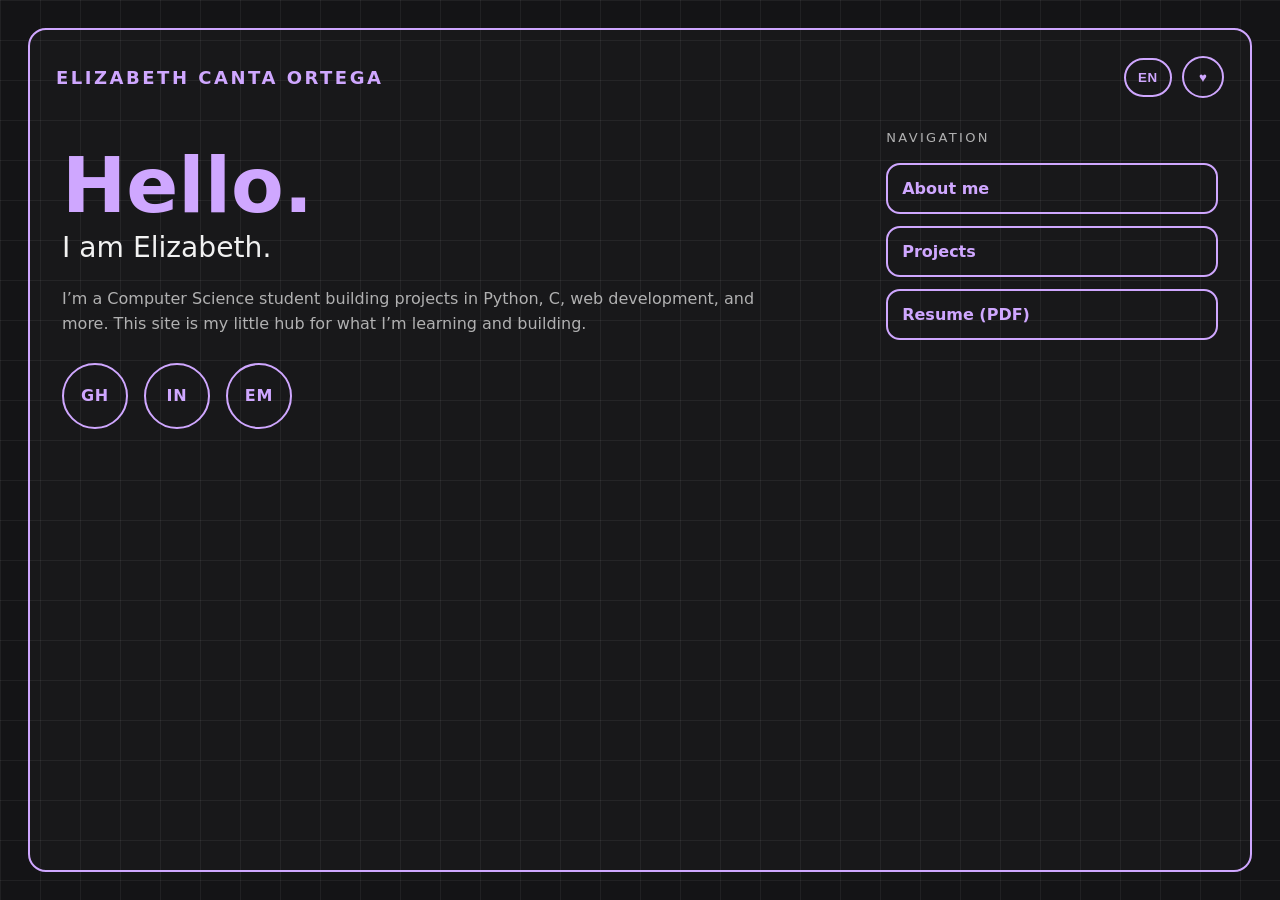
==== index.html @ 3a6420dd "update" ====
<!doctype html>
<html lang="en">
<head>
  <meta charset="utf-8" />
  <meta name="viewport" content="width=device-width, initial-scale=1" />
  <title>Elizabeth Canta — Portfolio</title>
  <link rel="stylesheet" href="css/styles.css" />
  <script defer src="js/app.js"></script>
</head>
<body>
  <div class="shell">
    <div class="frame">
      <header class="topbar">
        <div class="brand">ELIZABETH CANTA ORTEGA</div>

        <div class="controls">
          <button id="langToggle" class="lang-btn" aria-label="Toggle language">
            <span id="langBtn">EN</span>
          </button>
          <!-- optional: small icon button for fun -->
          <button class="icon-btn" title="Just vibes" aria-label="Heart">
            ♥
          </button>
        </div>
      </header>

      <main class="main">
        <section class="hero">
          <h1 class="hi" data-i18n="home_title">Hello.</h1>
          <h2 class="subhi" data-i18n="home_intro">I am Elizabeth.</h2>

          <p class="subtitle" data-i18n="home_blurb">
            I’m a Computer Science student building projects in...
          </p>

          <div class="socials" aria-label="Social links">
            <!-- Replace href with your real links -->
            <a class="social-circle" href="https://github.com/elizabethcanta" target="_blank" rel="noreferrer">GH</a>
            <a class="social-circle" href="https://www.linkedin.com/in/elizabeth-canta-ortega" target="_blank" rel="noreferrer">IN</a>
            <a class="social-circle" href="mailto:your@email.com">EM</a>
          </div>
        </section>

        <aside class="navpanel">
          <div class="nav-title" data-i18n="nav_label">Navigation</div>

          <a class="navlink" href="about.html" data-i18n="nav_about">About me</a>
          <a class="navlink" href="projects.html" data-i18n="nav_projects">Projects</a>

          <!-- Resume download -->
          <a class="resume-btn" href="resume/english_resume.pdf" download data-i18n="nav_resume">
            Resume (PDF)
          </a>

        </aside>
      </main>
    </div>
  </div>
</body>
</html>
---- css/styles.css ----
:root {
  --bg: #141416;
  --grid: rgba(255,255,255,0.06);
  --panel: rgba(255,255,255,0.02);
  --text: #f2f2f2;
  --muted: rgba(242,242,242,0.7);
  --accent: #cfa7ff; /* lilac */
  --accent-2: rgba(207,167,255,0.25);

  --radius: 18px;
  --border: 2px solid var(--accent);
}

* { box-sizing: border-box; }
html, body { height: 100%; }
body {
  margin: 0;
  font-family: ui-sans-serif, system-ui, -apple-system, Segoe UI, Roboto, Arial;
  color: var(--text);
  background: var(--bg);
}

/* grid background */
body::before {
  content: "";
  position: fixed;
  inset: 0;
  background-image:
    linear-gradient(to right, var(--grid) 1px, transparent 1px),
    linear-gradient(to bottom, var(--grid) 1px, transparent 1px);
  background-size: 40px 40px;
  pointer-events: none;
  z-index: -1;
}

/* container border*/
.shell {
  min-height: 100%;
  padding: 28px;
}

.frame {
  border: var(--border);
  border-radius: var(--radius);
  padding: 26px;
  min-height: calc(100vh - 56px);
  background: var(--panel);
  display: grid;
  grid-template-rows: auto 1fr;
  gap: 22px;
}

/* top bar */
.topbar {
  display: flex;
  align-items: center;
  justify-content: space-between;
  gap: 16px;
}

.brand {
  font-weight: 700;
  letter-spacing: 0.14em;
  text-transform: uppercase;
  color: var(--accent);
  font-size: 18px;
}

.controls {
  display: flex;
  align-items: center;
  gap: 10px;
}

.lang-btn {
  border: var(--border);
  background: transparent;
  color: var(--accent);
  padding: 10px 12px;
  border-radius: 999px;
  cursor: pointer;
  font-weight: 700;
  letter-spacing: 0.06em;
}
.lang-btn:hover { background: var(--accent-2); }

.icon-btn {
  border: var(--border);
  background: transparent;
  color: var(--accent);
  width: 42px;
  height: 42px;
  border-radius: 999px;
  cursor: pointer;
  display: grid;
  place-items: center;
}
.icon-btn:hover { background: var(--accent-2); }

/* main layout: left content + right nav */
.main {
  display: grid;
  grid-template-columns: 1.4fr 0.6fr;
  gap: 22px;
  align-items: start;
}

@media (max-width: 900px) {
  .main { grid-template-columns: 1fr; }
}

/* left content */
.hero {
  padding: 10px 6px;
}

.hi {
  font-size: clamp(44px, 6vw, 84px);
  margin: 18px 0 6px;
  line-height: 1.0;
  color: var(--accent);
  font-weight: 800;
}

.subhi {
  font-size: clamp(20px, 2.2vw, 34px);
  margin: 0 0 22px;
  color: var(--text);
  font-weight: 500;
}

.subtitle {
  max-width: 70ch;
  color: var(--muted);
  line-height: 1.6;
  margin-bottom: 26px;
}

/* socials circles */
.socials {
  display: flex;
  gap: 16px;
  margin-top: 18px;
}

.social-circle {
  width: 66px;
  height: 66px;
  border-radius: 999px;
  border: var(--border);
  display: grid;
  place-items: center;
  text-decoration: none;
  color: var(--accent);
  font-weight: 800;
  letter-spacing: 0.05em;
  transition: transform 0.15s ease, background 0.15s ease;
}
.social-circle:hover {
  transform: translateY(-2px);
  background: var(--accent-2);
}

/* right nav */
.navpanel {
  display: grid;
  gap: 12px;
  padding: 10px 6px;
  justify-items: start;
}

.nav-title {
  color: var(--muted);
  font-size: 13px;
  letter-spacing: 0.18em;
  text-transform: uppercase;
  margin-bottom: 6px;
}

.navlink, .resume-btn {
  display: inline-flex;
  align-items: center;
  gap: 10px;
  padding: 14px 14px;
  border-radius: 14px;
  border: var(--border);
  color: var(--accent);
  text-decoration: none;
  font-weight: 700;
  width: 100%;
  background: transparent;
  cursor: pointer;
}

.navlink:hover, .resume-btn:hover { background: var(--accent-2); }

.navlink[aria-current="page"] {
  background: var(--accent-2);
}

.small-note {
  color: var(--muted);
  font-size: 14px;
  line-height: 1.5;
  margin-top: 8px;
}

/* about page */

.about-card {
  display: grid;
  grid-template-columns: 0.9fr 1.1fr;
  gap: 18px;
  align-items: start;
}

.about-left {
  border: var(--border);
  border-radius: 16px;
  padding: 14px;
}

.about-photo {
  width: 100%;
  max-height: 420px;
  object-fit: cover;
  border-radius: 14px;
  border: 2px solid var(--accent);
  background: rgba(255,255,255,0.03);
}

.about-facts {
  margin-top: 14px;
}

.about-name {
  font-size: 22px;
  font-weight: 800;
  color: var(--accent);
}

.about-role {
  color: var(--muted);
  margin-top: 4px;
}

.fact-list {
  margin: 14px 0 0;
  padding-left: 18px;
  color: var(--text);
  line-height: 1.7;
}

.about-actions {
  margin-top: 14px;
  display: flex;
  gap: 10px;
  flex-wrap: wrap;
}

.about-right {
  padding: 6px;
}

.about-section {
  margin-top: 18px;
  border: var(--border);
  border-radius: 16px;
  padding: 14px;
}

.about-section-title {
  color: var(--accent);
  font-weight: 800;
  margin-bottom: 8px;
}

.about-bullets {
  margin: 0;
  padding-left: 18px;
  color: var(--muted);
  line-height: 1.7;
}

/* Mobile behavior */
@media (max-width: 900px) {
  .about-card {
    grid-template-columns: 1fr;
  }
  .about-photo {
    max-height: 320px;
  }
}
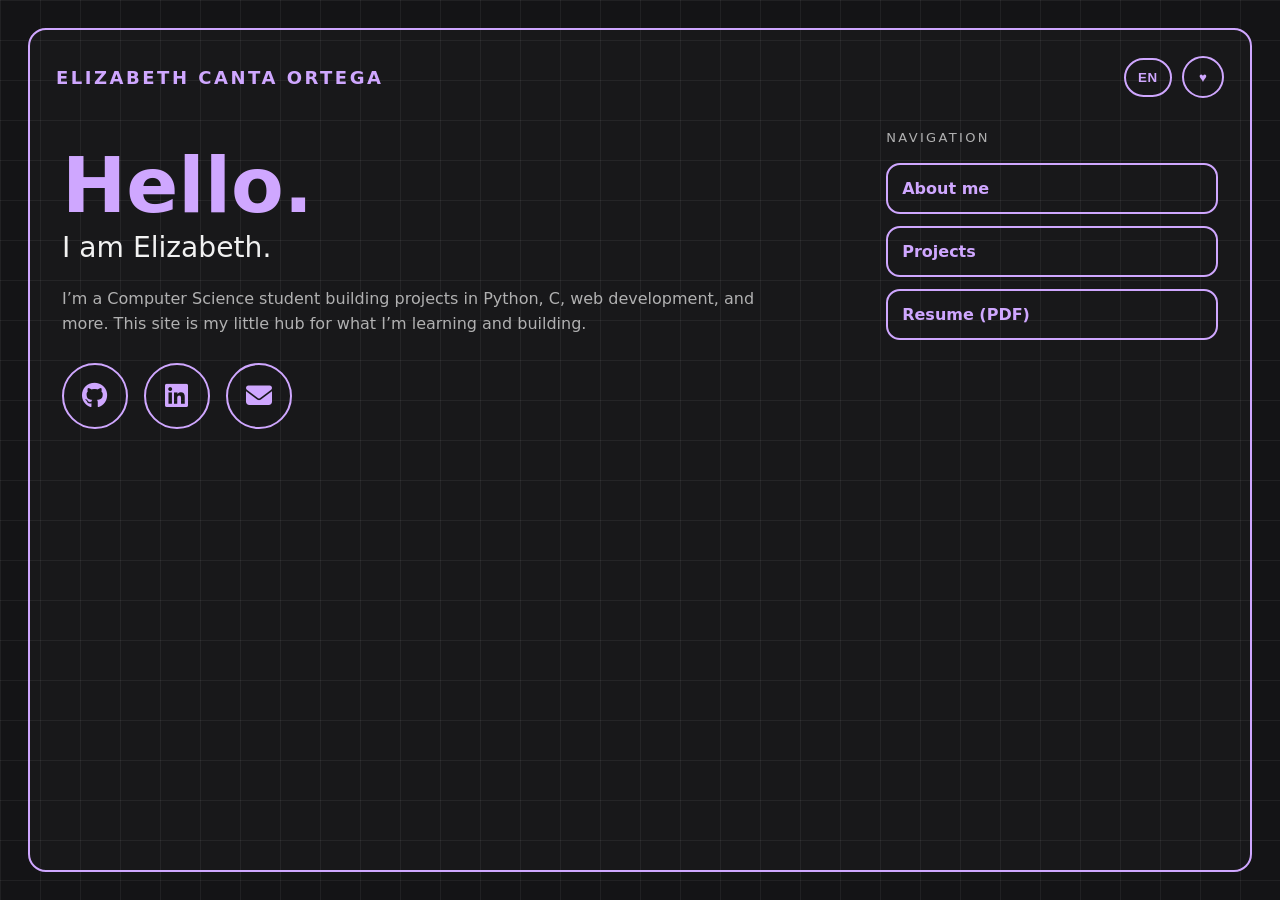
==== commit e1134ef9: "update" ====
--- a/index.html
+++ b/index.html
@@ -5,6 +5,7 @@
   <meta name="viewport" content="width=device-width, initial-scale=1" />
   <title>Elizabeth Canta — Portfolio</title>
   <link rel="stylesheet" href="css/styles.css" />
+  <link rel="stylesheet" href="https://cdnjs.cloudflare.com/ajax/libs/font-awesome/6.5.0/css/all.min.css">
   <script defer src="js/app.js"></script>
 </head>
 <body>
@@ -33,12 +34,25 @@
             I’m a Computer Science student building projects in...
           </p>
 
-          <div class="socials" aria-label="Social links">
-            <!-- Replace href with your real links -->
+          <!-- <div class="socials" aria-label="Social links">
             <a class="social-circle" href="https://github.com/elizabethcanta" target="_blank" rel="noreferrer">GH</a>
             <a class="social-circle" href="https://www.linkedin.com/in/elizabeth-canta-ortega" target="_blank" rel="noreferrer">IN</a>
             <a class="social-circle" href="mailto:your@email.com">EM</a>
+          </div> -->
+          <div class="socials" aria-label="Social links">
+          <a class="social-circle" href="https://github.com/elizabethcanta" target="_blank" rel="noreferrer">
+            <i class="fa-brands fa-github"></i>
+          </a>
+
+          <a class="social-circle" href="https://www.linkedin.com/in/elizabeth-canta-ortega" target="_blank" rel="noreferrer">
+            <i class="fa-brands fa-linkedin"></i>
+          </a>
+
+          <a class="social-circle" href="mailto:your@email.com">
+            <i class="fa-solid fa-envelope"></i>
+          </a>
           </div>
+
         </section>
 
         <aside class="navpanel">
@@ -46,8 +60,6 @@
 
           <a class="navlink" href="about.html" data-i18n="nav_about">About me</a>
           <a class="navlink" href="projects.html" data-i18n="nav_projects">Projects</a>
-
-          <!-- Resume download -->
           <a class="resume-btn" href="resume/english_resume.pdf" download data-i18n="nav_resume">
             Resume (PDF)
           </a>
--- a/css/styles.css
+++ b/css/styles.css
@@ -4,7 +4,7 @@
   --panel: rgba(255,255,255,0.02);
   --text: #f2f2f2;
   --muted: rgba(242,242,242,0.7);
-  --accent: #cfa7ff; /* lilac */
+  --accent: #cfa7ff;
   --accent-2: rgba(207,167,255,0.25);
 
   --radius: 18px;
@@ -290,4 +290,15 @@
   .about-photo {
     max-height: 320px;
   }
-}+}
+
+
+
+.social-circle i {
+  font-size: 26px;
+}
+
+.social-circle:hover {
+  transform: translateY(-3px);
+  background: rgba(207,167,255,0.15);
+}
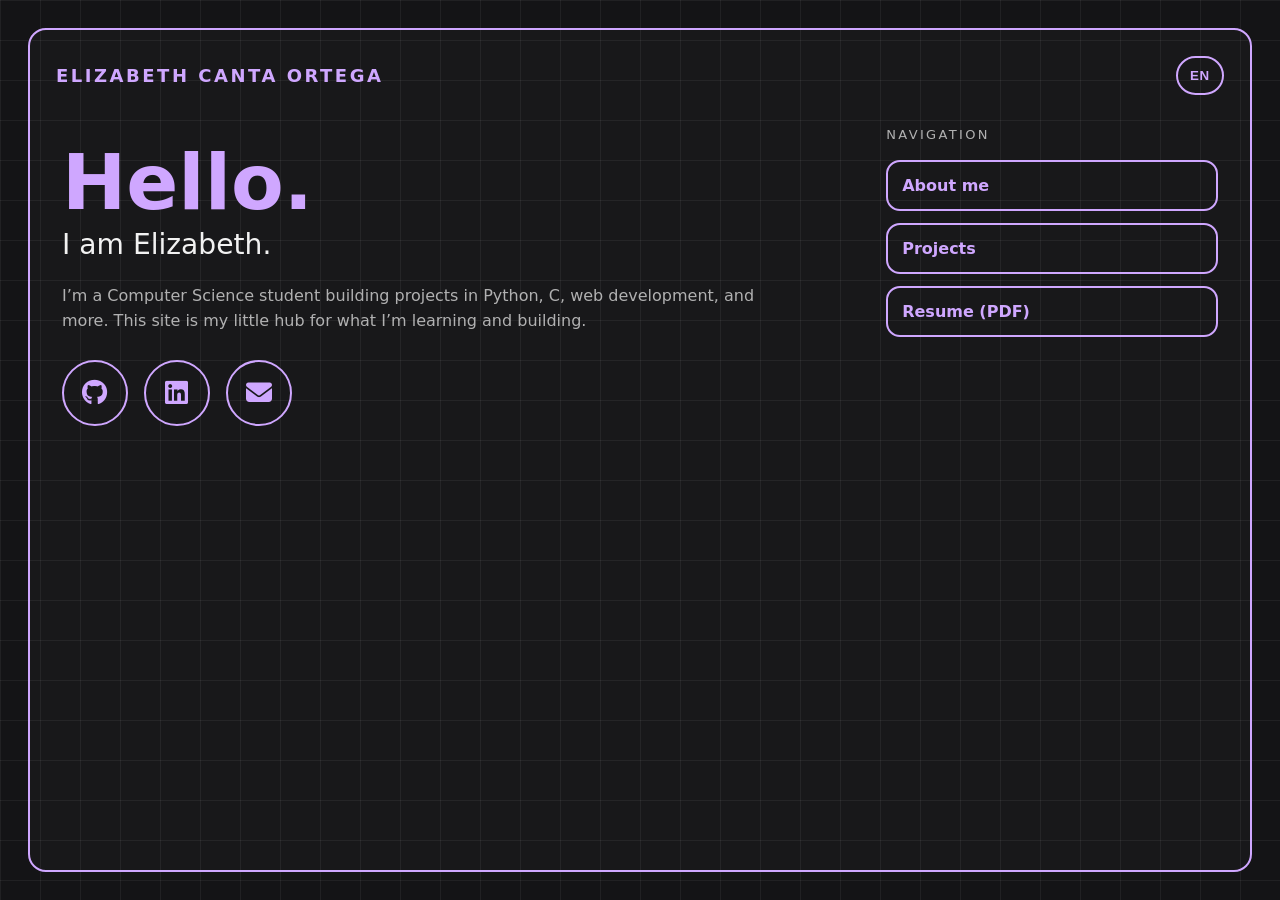
==== commit fda7cf62: "update" ====
--- a/index.html
+++ b/index.html
@@ -18,10 +18,6 @@
           <button id="langToggle" class="lang-btn" aria-label="Toggle language">
             <span id="langBtn">EN</span>
           </button>
-          <!-- optional: small icon button for fun -->
-          <button class="icon-btn" title="Just vibes" aria-label="Heart">
-            ♥
-          </button>
         </div>
       </header>
 
@@ -33,12 +29,7 @@
           <p class="subtitle" data-i18n="home_blurb">
             I’m a Computer Science student building projects in...
           </p>
-
-          <!-- <div class="socials" aria-label="Social links">
-            <a class="social-circle" href="https://github.com/elizabethcanta" target="_blank" rel="noreferrer">GH</a>
-            <a class="social-circle" href="https://www.linkedin.com/in/elizabeth-canta-ortega" target="_blank" rel="noreferrer">IN</a>
-            <a class="social-circle" href="mailto:your@email.com">EM</a>
-          </div> -->
+          
           <div class="socials" aria-label="Social links">
           <a class="social-circle" href="https://github.com/elizabethcanta" target="_blank" rel="noreferrer">
             <i class="fa-brands fa-github"></i>
@@ -48,7 +39,7 @@
             <i class="fa-brands fa-linkedin"></i>
           </a>
 
-          <a class="social-circle" href="mailto:your@email.com">
+          <a class="social-circle" href="mailto:ecanta290@gmail.com">
             <i class="fa-solid fa-envelope"></i>
           </a>
           </div>
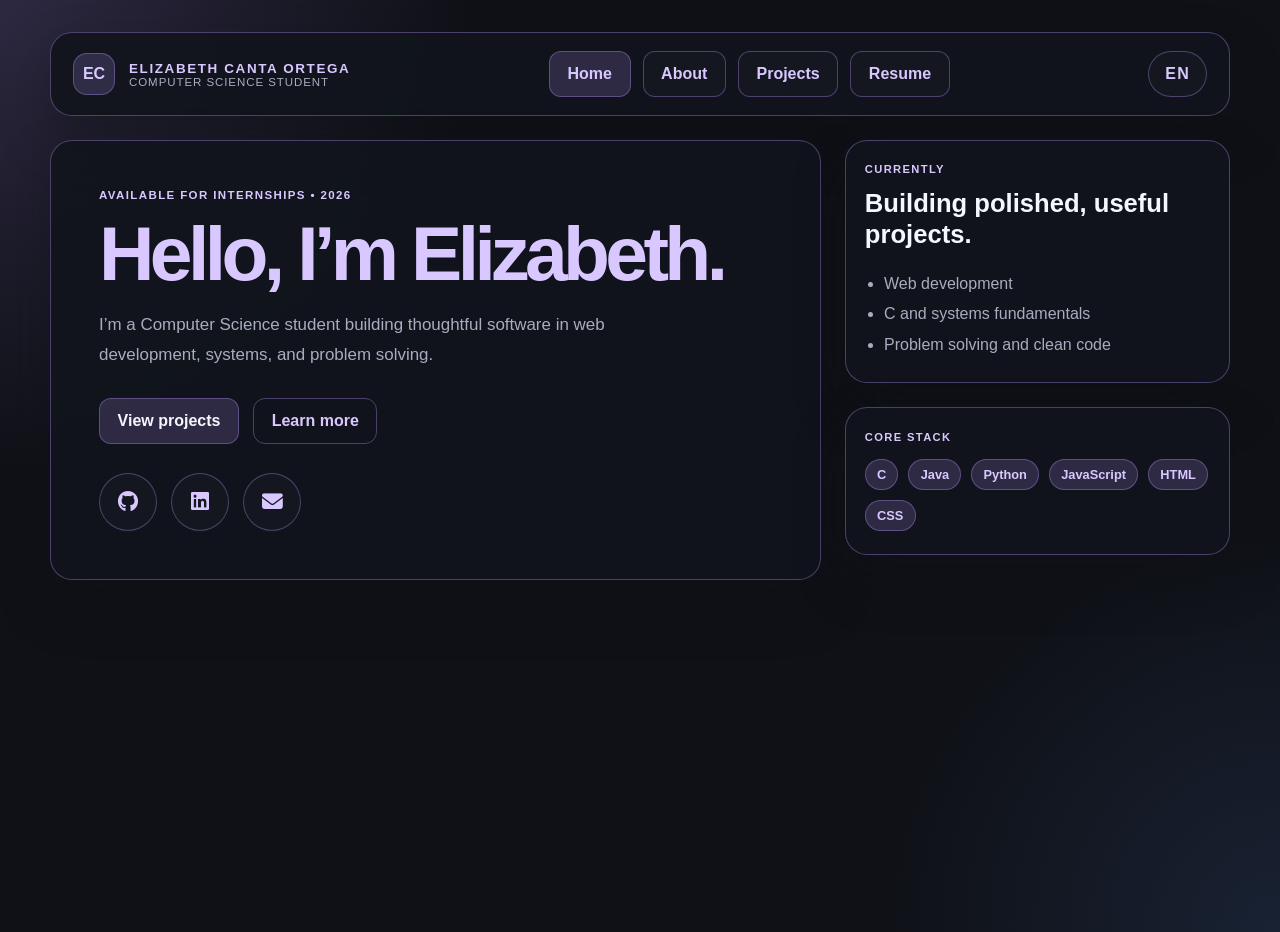
==== commit 69e3cc02: "update" ====
--- a/index.html
+++ b/index.html
@@ -3,61 +3,87 @@
 <head>
   <meta charset="utf-8" />
   <meta name="viewport" content="width=device-width, initial-scale=1" />
-  <title>Elizabeth Canta — Portfolio</title>
+  <meta name="description" content="Elizabeth Canta Ortega's portfolio: computer science student, software projects, and professional background." />
+  <title>Elizabeth Canta Ortega | Portfolio</title>
   <link rel="stylesheet" href="css/styles.css" />
-  <link rel="stylesheet" href="https://cdnjs.cloudflare.com/ajax/libs/font-awesome/6.5.0/css/all.min.css">
+  <link rel="stylesheet" href="https://cdnjs.cloudflare.com/ajax/libs/font-awesome/6.5.0/css/all.min.css" />
   <script defer src="js/app.js"></script>
 </head>
 <body>
   <div class="shell">
-    <div class="frame">
-      <header class="topbar">
-        <div class="brand">ELIZABETH CANTA ORTEGA</div>
+    <header class="site-header">
+      <div class="brand-wrap">
+        <div class="brand-mark">EC</div>
+        <div class="brand-text">
+          <span class="brand-name">Elizabeth Canta Ortega</span>
+          <span class="brand-subtitle">Computer Science Student</span>
+        </div>
+      </div>
 
-        <div class="controls">
-          <button id="langToggle" class="lang-btn" aria-label="Toggle language">
-            <span id="langBtn">EN</span>
-          </button>
+      <nav class="main-nav" aria-label="Main navigation">
+        <a class="navlink" href="index.html" data-i18n="nav_home">Home</a>
+        <a class="navlink" href="about.html" data-i18n="nav_about">About</a>
+        <a class="navlink" href="projects.html" data-i18n="nav_projects">Projects</a>
+        <a class="resume-btn" href="resume/english_resume.pdf" download data-i18n="nav_resume">Resume</a>
+      </nav>
+
+      <div class="header-actions">
+        <button id="langToggle" class="lang-btn" aria-label="Toggle language">
+          <span id="langBtn">EN</span>
+        </button>
+      </div>
+    </header>
+
+    <main class="page page-home">
+      <section class="panel hero-panel">
+        <p class="eyebrow">Available for internships • 2026</p>
+        <h1 class="hero-title" data-i18n="home_title">Hello, I’m Elizabeth.</h1>
+        <p class="hero-copy" data-i18n="home_intro">
+          I’m a Computer Science student building thoughtful software in web development, systems, and problem solving.
+        </p>
+
+        <div class="hero-actions">
+          <a class="primary-btn" href="projects.html" data-i18n="home_projects_cta">View projects</a>
+          <a class="secondary-btn" href="about.html" data-i18n="home_about_cta">Learn more</a>
         </div>
-      </header>
 
-      <main class="main">
-        <section class="hero">
-          <h1 class="hi" data-i18n="home_title">Hello.</h1>
-          <h2 class="subhi" data-i18n="home_intro">I am Elizabeth.</h2>
-
-          <p class="subtitle" data-i18n="home_blurb">
-            I’m a Computer Science student building projects in...
-          </p>
-          
-          <div class="socials" aria-label="Social links">
-          <a class="social-circle" href="https://github.com/elizabethcanta" target="_blank" rel="noreferrer">
+        <div class="socials" aria-label="Social media links">
+          <a class="social-circle" href="https://github.com/elizabethcanta" target="_blank" rel="noreferrer" aria-label="GitHub">
             <i class="fa-brands fa-github"></i>
           </a>
-
-          <a class="social-circle" href="https://www.linkedin.com/in/elizabeth-canta-ortega" target="_blank" rel="noreferrer">
+          <a class="social-circle" href="https://www.linkedin.com/in/elizabeth-canta-ortega" target="_blank" rel="noreferrer" aria-label="LinkedIn">
             <i class="fa-brands fa-linkedin"></i>
           </a>
-
-          <a class="social-circle" href="mailto:ecanta290@gmail.com">
+          <a class="social-circle" href="mailto:ecanta290@gmail.com" aria-label="Email">
             <i class="fa-solid fa-envelope"></i>
           </a>
+        </div>
+      </section>
+
+      <aside class="info-column">
+        <div class="panel status-card">
+          <p class="card-label" data-i18n="status_label">Currently</p>
+          <h2 data-i18n="status_title">Building polished, useful projects.</h2>
+          <ul class="mini-list">
+            <li data-i18n="status_item_1">Web development</li>
+            <li data-i18n="status_item_2">C and systems fundamentals</li>
+            <li data-i18n="status_item_3">Problem solving and clean code</li>
+          </ul>
+        </div>
+
+        <div class="panel stack-card">
+          <p class="card-label" data-i18n="stack_label">Core stack</p>
+          <div class="tag-list">
+            <span>C</span>
+            <span>Java</span>
+            <span>Python</span>
+            <span>JavaScript</span>
+            <span>HTML</span>
+            <span>CSS</span>
           </div>
-
-        </section>
-
-        <aside class="navpanel">
-          <div class="nav-title" data-i18n="nav_label">Navigation</div>
-
-          <a class="navlink" href="about.html" data-i18n="nav_about">About me</a>
-          <a class="navlink" href="projects.html" data-i18n="nav_projects">Projects</a>
-          <a class="resume-btn" href="resume/english_resume.pdf" download data-i18n="nav_resume">
-            Resume (PDF)
-          </a>
-
-        </aside>
-      </main>
-    </div>
+        </div>
+      </aside>
+    </main>
   </div>
 </body>
 </html>
--- a/css/styles.css
+++ b/css/styles.css
@@ -1,304 +1,470 @@
 :root {
-  --bg: #141416;
-  --grid: rgba(255,255,255,0.06);
-  --panel: rgba(255,255,255,0.02);
-  --text: #f2f2f2;
-  --muted: rgba(242,242,242,0.7);
-  --accent: #cfa7ff;
-  --accent-2: rgba(207,167,255,0.25);
-
-  --radius: 18px;
-  --border: 2px solid var(--accent);
+  --bg: #0f1117;
+  --bg-2: #171b25;
+  --panel: rgba(20, 24, 33, 0.88);
+  --panel-soft: rgba(255, 255, 255, 0.03);
+  --text: #f5f7ff;
+  --muted: rgba(228, 232, 255, 0.72);
+  --accent: #b794ff;
+  --accent-strong: #d9c8ff;
+  --accent-soft: rgba(183, 148, 255, 0.18);
+  --border: 1px solid rgba(183, 148, 255, 0.35);
+  --shadow: 0 25px 50px rgba(15, 17, 23, 0.45);
+  --radius: 22px;
 }
 
 * { box-sizing: border-box; }
-html, body { height: 100%; }
+
+html {
+  scroll-behavior: smooth;
+}
+
 body {
   margin: 0;
-  font-family: ui-sans-serif, system-ui, -apple-system, Segoe UI, Roboto, Arial;
+  min-height: 100vh;
+  font-family: Inter, "Segoe UI", sans-serif;
   color: var(--text);
-  background: var(--bg);
-}
-
-/* grid background */
-body::before {
-  content: "";
-  position: fixed;
-  inset: 0;
-  background-image:
-    linear-gradient(to right, var(--grid) 1px, transparent 1px),
-    linear-gradient(to bottom, var(--grid) 1px, transparent 1px);
-  background-size: 40px 40px;
-  pointer-events: none;
-  z-index: -1;
-}
-
-/* container border*/
+  background:
+    radial-gradient(circle at top left, rgba(183, 148, 255, 0.18), transparent 30%),
+    radial-gradient(circle at bottom right, rgba(95, 158, 255, 0.12), transparent 25%),
+    var(--bg);
+}
+
+img {
+  max-width: 100%;
+  display: block;
+}
+
+button, a {
+  font: inherit;
+}
+
 .shell {
-  min-height: 100%;
-  padding: 28px;
-}
-
-.frame {
+  width: min(1180px, calc(100% - 32px));
+  margin: 32px auto;
+}
+
+.site-header {
+  display: flex;
+  align-items: center;
+  justify-content: space-between;
+  gap: 20px;
+  padding: 18px 22px;
+  margin-bottom: 24px;
+  background: rgba(17, 20, 28, 0.9);
   border: var(--border);
   border-radius: var(--radius);
-  padding: 26px;
-  min-height: calc(100vh - 56px);
-  background: var(--panel);
-  display: grid;
-  grid-template-rows: auto 1fr;
-  gap: 22px;
-}
-
-/* top bar */
-.topbar {
-  display: flex;
-  align-items: center;
-  justify-content: space-between;
-  gap: 16px;
-}
-
-.brand {
+  box-shadow: var(--shadow);
+}
+
+.brand-wrap {
+  display: flex;
+  align-items: center;
+  gap: 14px;
+  min-width: 0;
+}
+
+.brand-mark {
+  display: grid;
+  place-items: center;
+  width: 42px;
+  height: 42px;
+  border-radius: 14px;
+  background: var(--accent-soft);
+  border: var(--border);
+  color: var(--accent-strong);
+  font-weight: 800;
+}
+
+.brand-text {
+  display: flex;
+  flex-direction: column;
+  min-width: 0;
+}
+
+.brand-name {
+  font-size: 0.84rem;
+  letter-spacing: 0.12em;
+  text-transform: uppercase;
+  color: var(--accent-strong);
   font-weight: 700;
-  letter-spacing: 0.14em;
+  white-space: nowrap;
+}
+
+.brand-subtitle {
+  font-size: 0.72rem;
+  letter-spacing: 0.08em;
   text-transform: uppercase;
-  color: var(--accent);
-  font-size: 18px;
-}
-
-.controls {
-  display: flex;
-  align-items: center;
-  gap: 10px;
+  color: var(--muted);
+}
+
+.main-nav {
+  display: flex;
+  align-items: center;
+  flex-wrap: wrap;
+  justify-content: center;
+  gap: 12px;
+}
+
+.navlink, .resume-btn, .primary-btn, .secondary-btn {
+  display: inline-flex;
+  align-items: center;
+  justify-content: center;
+  min-height: 46px;
+  padding: 0.8rem 1.1rem;
+  border-radius: 12px;
+  border: var(--border);
+  color: var(--accent-strong);
+  text-decoration: none;
+  font-weight: 600;
+  background: rgba(255, 255, 255, 0.02);
+  transition: transform 0.15s ease, border-color 0.15s ease, background 0.15s ease;
+}
+
+.navlink:hover, .resume-btn:hover, .primary-btn:hover, .secondary-btn:hover,
+.lang-btn:hover, .social-circle:hover {
+  transform: translateY(-1px);
+  border-color: rgba(183, 148, 255, 0.7);
+  background: var(--accent-soft);
+}
+
+.navlink[aria-current="page"] {
+  background: var(--accent-soft);
+}
+
+.header-actions {
+  display: flex;
+  align-items: center;
 }
 
 .lang-btn {
   border: var(--border);
-  background: transparent;
-  color: var(--accent);
-  padding: 10px 12px;
+  background: rgba(255, 255, 255, 0.02);
+  color: var(--accent-strong);
+  padding: 0.8rem 1rem;
   border-radius: 999px;
   cursor: pointer;
   font-weight: 700;
-  letter-spacing: 0.06em;
-}
-.lang-btn:hover { background: var(--accent-2); }
-
-.icon-btn {
-  border: var(--border);
+  letter-spacing: 0.08em;
+}
+
+.page {
+  display: grid;
+  gap: 24px;
+}
+
+.page-home {
+  grid-template-columns: minmax(0, 1.6fr) minmax(260px, 0.8fr);
+  align-items: start;
+}
+
+.page-about,
+.page-projects {
+  grid-template-columns: 1fr;
+}
+
+.panel {
+  background: rgba(17, 20, 28, 0.9);
+  border: var(--border);
+  border-radius: var(--radius);
+  box-shadow: var(--shadow);
+}
+
+.hero-panel {
+  padding: clamp(1.6rem, 4vw, 3rem);
+}
+
+.eyebrow {
+  margin: 0 0 1rem;
+  color: var(--accent-strong);
+  letter-spacing: 0.12em;
+  text-transform: uppercase;
+  font-size: 0.72rem;
+  font-weight: 700;
+}
+
+.hero-title,
+.projects-title,
+.about-title {
+  margin: 0;
+  font-size: clamp(2.6rem, 6vw, 5rem);
+  line-height: 0.96;
+  color: var(--accent-strong);
+  letter-spacing: -0.06em;
+}
+
+.hero-copy,
+.projects-intro,
+.about-copy {
+  margin: 1.2rem 0 0;
+  max-width: 62ch;
+  color: var(--muted);
+  font-size: 1.06rem;
+  line-height: 1.75;
+}
+
+.hero-actions {
+  display: flex;
+  flex-wrap: wrap;
+  gap: 14px;
+  margin-top: 1.8rem;
+}
+
+.primary-btn {
+  background: var(--accent-soft);
+  color: var(--text);
+  font-weight: 700;
+}
+
+.secondary-btn {
   background: transparent;
-  color: var(--accent);
-  width: 42px;
-  height: 42px;
+}
+
+.socials {
+  display: flex;
+  flex-wrap: wrap;
+  gap: 14px;
+  margin-top: 1.8rem;
+}
+
+.social-circle {
+  width: 58px;
+  height: 58px;
   border-radius: 999px;
-  cursor: pointer;
   display: grid;
   place-items: center;
-}
-.icon-btn:hover { background: var(--accent-2); }
-
-/* main layout: left content + right nav */
-.main {
-  display: grid;
-  grid-template-columns: 1.4fr 0.6fr;
-  gap: 22px;
-  align-items: start;
-}
-
-@media (max-width: 900px) {
-  .main { grid-template-columns: 1fr; }
-}
-
-/* left content */
-.hero {
-  padding: 10px 6px;
-}
-
-.hi {
-  font-size: clamp(44px, 6vw, 84px);
-  margin: 18px 0 6px;
-  line-height: 1.0;
-  color: var(--accent);
-  font-weight: 800;
-}
-
-.subhi {
-  font-size: clamp(20px, 2.2vw, 34px);
-  margin: 0 0 22px;
-  color: var(--text);
-  font-weight: 500;
-}
-
-.subtitle {
-  max-width: 70ch;
-  color: var(--muted);
-  line-height: 1.6;
-  margin-bottom: 26px;
-}
-
-/* socials circles */
-.socials {
-  display: flex;
-  gap: 16px;
-  margin-top: 18px;
-}
-
-.social-circle {
-  width: 66px;
-  height: 66px;
+  border: var(--border);
+  color: var(--accent-strong);
+  background: rgba(255, 255, 255, 0.02);
+  text-decoration: none;
+  transition: transform 0.15s ease, background 0.15s ease, border-color 0.15s ease;
+}
+
+.social-circle i {
+  font-size: 1.3rem;
+}
+
+.info-column {
+  display: grid;
+  gap: 24px;
+}
+
+.status-card,
+.stack-card {
+  padding: 1.4rem 1.2rem;
+}
+
+.card-label {
+  margin: 0;
+  color: var(--accent-strong);
+  text-transform: uppercase;
+  letter-spacing: 0.12em;
+  font-size: 0.7rem;
+  font-weight: 700;
+}
+
+.status-card h2 {
+  margin: 0.8rem 0 0;
+  font-size: clamp(1.3rem, 2vw, 2rem);
+  line-height: 1.2;
+}
+
+.mini-list {
+  margin: 1.2rem 0 0;
+  padding-left: 1.2rem;
+  color: var(--muted);
+  line-height: 1.9;
+}
+
+.tag-list {
+  display: flex;
+  flex-wrap: wrap;
+  gap: 10px;
+  margin-top: 1rem;
+}
+
+.tag-list span,
+.chip {
+  padding: 0.45rem 0.7rem;
   border-radius: 999px;
-  border: var(--border);
-  display: grid;
-  place-items: center;
-  text-decoration: none;
-  color: var(--accent);
-  font-weight: 800;
-  letter-spacing: 0.05em;
-  transition: transform 0.15s ease, background 0.15s ease;
-}
-.social-circle:hover {
-  transform: translateY(-2px);
-  background: var(--accent-2);
-}
-
-/* right nav */
-.navpanel {
-  display: grid;
-  gap: 12px;
-  padding: 10px 6px;
-  justify-items: start;
-}
-
-.nav-title {
-  color: var(--muted);
-  font-size: 13px;
-  letter-spacing: 0.18em;
-  text-transform: uppercase;
-  margin-bottom: 6px;
-}
-
-.navlink, .resume-btn {
-  display: inline-flex;
-  align-items: center;
-  gap: 10px;
-  padding: 14px 14px;
-  border-radius: 14px;
-  border: var(--border);
-  color: var(--accent);
-  text-decoration: none;
-  font-weight: 700;
-  width: 100%;
-  background: transparent;
-  cursor: pointer;
-}
-
-.navlink:hover, .resume-btn:hover { background: var(--accent-2); }
-
-.navlink[aria-current="page"] {
-  background: var(--accent-2);
-}
-
-.small-note {
-  color: var(--muted);
-  font-size: 14px;
-  line-height: 1.5;
-  margin-top: 8px;
-}
-
-/* about page */
+  background: var(--accent-soft);
+  color: var(--accent-strong);
+  border: var(--border);
+  font-size: 0.8rem;
+  font-weight: 600;
+}
+
+.muted-chip {
+  color: var(--muted);
+  background: rgba(255, 255, 255, 0.04);
+}
 
 .about-card {
   display: grid;
-  grid-template-columns: 0.9fr 1.1fr;
-  gap: 18px;
-  align-items: start;
+  grid-template-columns: minmax(260px, 0.9fr) minmax(0, 1.4fr);
+  gap: 24px;
+  padding: clamp(1.2rem, 2vw, 2rem);
 }
 
 .about-left {
-  border: var(--border);
+  padding: 1rem;
   border-radius: 16px;
-  padding: 14px;
+  border: var(--border);
+  background: rgba(255, 255, 255, 0.02);
 }
 
 .about-photo {
   width: 100%;
   max-height: 420px;
   object-fit: cover;
-  border-radius: 14px;
-  border: 2px solid var(--accent);
-  background: rgba(255,255,255,0.03);
-}
-
-.about-facts {
-  margin-top: 14px;
+  border-radius: 16px;
+  border: 1px solid rgba(183, 148, 255, 0.55);
 }
 
 .about-name {
-  font-size: 22px;
+  margin-top: 1rem;
+  font-size: clamp(1.3rem, 2vw, 2rem);
   font-weight: 800;
-  color: var(--accent);
+  color: var(--accent-strong);
 }
 
 .about-role {
-  color: var(--muted);
-  margin-top: 4px;
+  margin-top: 0.4rem;
+  color: var(--muted);
 }
 
 .fact-list {
-  margin: 14px 0 0;
-  padding-left: 18px;
+  margin: 1.1rem 0 0;
+  padding-left: 1.2rem;
   color: var(--text);
-  line-height: 1.7;
+  line-height: 1.9;
 }
 
 .about-actions {
-  margin-top: 14px;
-  display: flex;
+  display: flex;
+  flex-wrap: wrap;
   gap: 10px;
-  flex-wrap: wrap;
+  margin-top: 1.2rem;
+}
+
+.action-link {
+  width: auto;
+  min-width: 110px;
 }
 
 .about-right {
-  padding: 6px;
+  padding: 0.5rem 0.25rem;
 }
 
 .about-section {
-  margin-top: 18px;
+  margin-top: 1.5rem;
+  padding: 1.1rem 1.2rem;
   border: var(--border);
   border-radius: 16px;
-  padding: 14px;
+  background: rgba(255, 255, 255, 0.02);
 }
 
 .about-section-title {
-  color: var(--accent);
-  font-weight: 800;
-  margin-bottom: 8px;
+  margin: 0 0 0.7rem;
+  color: var(--accent-strong);
+  font-size: 1.1rem;
 }
 
 .about-bullets {
   margin: 0;
-  padding-left: 18px;
+  padding-left: 1.2rem;
+  color: var(--muted);
+  line-height: 1.9;
+}
+
+.projects-panel {
+  padding: clamp(1.4rem, 2vw, 2.2rem);
+}
+
+.project-list {
+  display: grid;
+  gap: 18px;
+  margin-top: 1.6rem;
+}
+
+.project-card {
+  padding: 1.2rem 1.1rem;
+  border-radius: 18px;
+  border: var(--border);
+  background: rgba(255, 255, 255, 0.02);
+}
+
+.project-header {
+  display: flex;
+  align-items: center;
+  justify-content: space-between;
+  gap: 12px;
+  flex-wrap: wrap;
+}
+
+.project-card h2 {
+  margin: 0;
+  font-size: 1.25rem;
+  color: var(--accent-strong);
+}
+
+.project-card p {
+  margin: 0.9rem 0 0;
   color: var(--muted);
   line-height: 1.7;
 }
 
-/* Mobile behavior */
+.project-links {
+  display: flex;
+  flex-wrap: wrap;
+  gap: 10px;
+  margin-top: 1rem;
+}
+
+.coming-soon {
+  opacity: 0.9;
+}
+
 @media (max-width: 900px) {
+  .site-header {
+    flex-wrap: wrap;
+    justify-content: center;
+    text-align: center;
+  }
+
+  .page-home,
   .about-card {
     grid-template-columns: 1fr;
   }
-  .about-photo {
-    max-height: 320px;
-  }
-}
-
-
-
-.social-circle i {
-  font-size: 26px;
-}
-
-.social-circle:hover {
-  transform: translateY(-3px);
-  background: rgba(207,167,255,0.15);
-}
+
+  .main-nav {
+    width: 100%;
+  }
+}
+
+@media (max-width: 560px) {
+  .shell {
+    width: min(100% - 20px, 1180px);
+    margin: 18px auto;
+  }
+
+  .site-header {
+    padding: 14px 16px;
+  }
+
+  .brand-name {
+    white-space: normal;
+    letter-spacing: 0.08em;
+  }
+
+  .hero-actions,
+  .project-links,
+  .about-actions {
+    flex-direction: column;
+  }
+
+  .navlink, .resume-btn, .primary-btn, .secondary-btn, .action-link {
+    width: 100%;
+  }
+}
+
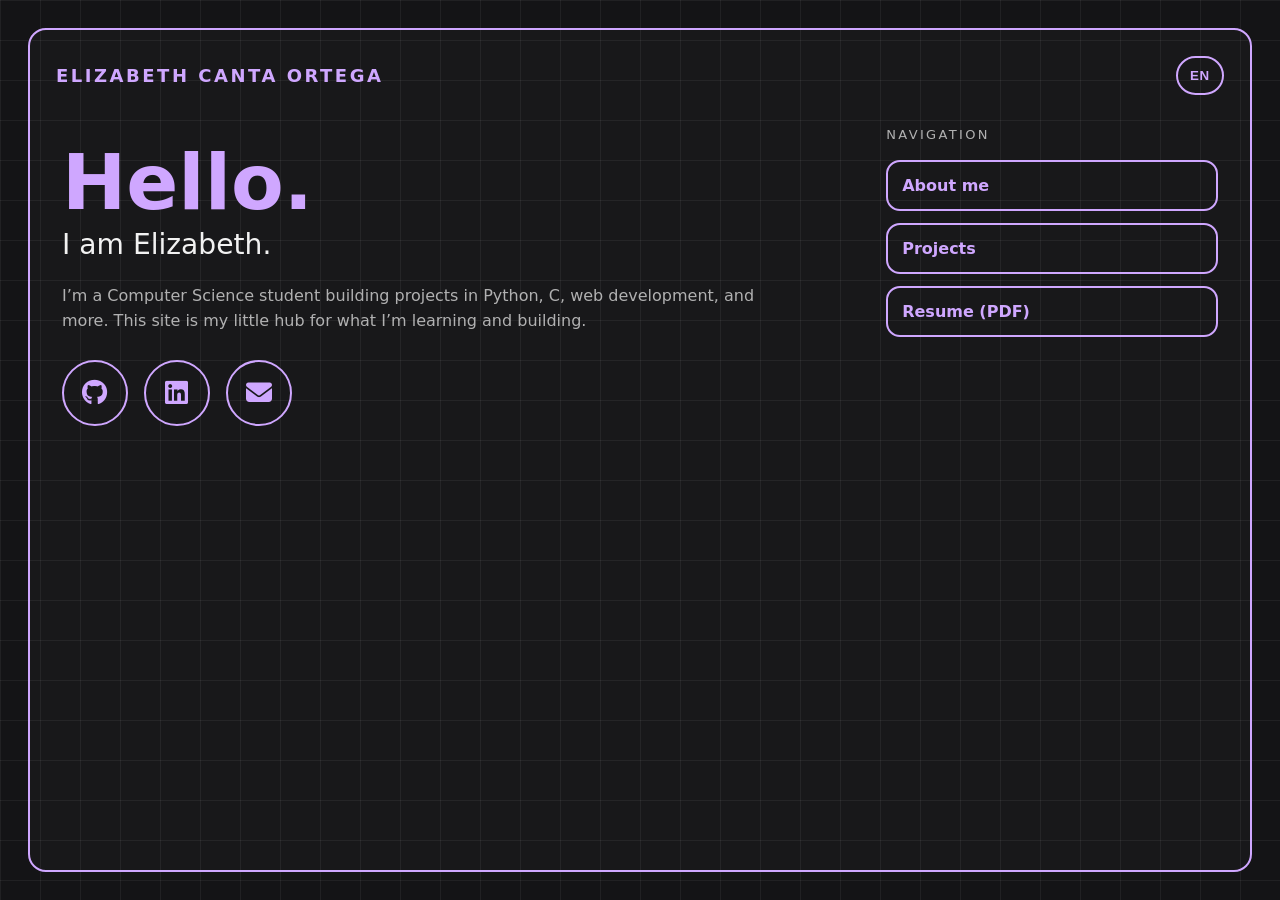
==== commit 8a1a2046: "reset1" ====
--- a/index.html
+++ b/index.html
@@ -3,87 +3,61 @@
 <head>
   <meta charset="utf-8" />
   <meta name="viewport" content="width=device-width, initial-scale=1" />
-  <meta name="description" content="Elizabeth Canta Ortega's portfolio: computer science student, software projects, and professional background." />
-  <title>Elizabeth Canta Ortega | Portfolio</title>
+  <title>Elizabeth Canta — Portfolio</title>
   <link rel="stylesheet" href="css/styles.css" />
-  <link rel="stylesheet" href="https://cdnjs.cloudflare.com/ajax/libs/font-awesome/6.5.0/css/all.min.css" />
+  <link rel="stylesheet" href="https://cdnjs.cloudflare.com/ajax/libs/font-awesome/6.5.0/css/all.min.css">
   <script defer src="js/app.js"></script>
 </head>
 <body>
   <div class="shell">
-    <header class="site-header">
-      <div class="brand-wrap">
-        <div class="brand-mark">EC</div>
-        <div class="brand-text">
-          <span class="brand-name">Elizabeth Canta Ortega</span>
-          <span class="brand-subtitle">Computer Science Student</span>
+    <div class="frame">
+      <header class="topbar">
+        <div class="brand">ELIZABETH CANTA ORTEGA</div>
+
+        <div class="controls">
+          <button id="langToggle" class="lang-btn" aria-label="Toggle language">
+            <span id="langBtn">EN</span>
+          </button>
         </div>
-      </div>
+      </header>
 
-      <nav class="main-nav" aria-label="Main navigation">
-        <a class="navlink" href="index.html" data-i18n="nav_home">Home</a>
-        <a class="navlink" href="about.html" data-i18n="nav_about">About</a>
-        <a class="navlink" href="projects.html" data-i18n="nav_projects">Projects</a>
-        <a class="resume-btn" href="resume/english_resume.pdf" download data-i18n="nav_resume">Resume</a>
-      </nav>
+      <main class="main">
+        <section class="hero">
+          <h1 class="hi" data-i18n="home_title">Hello.</h1>
+          <h2 class="subhi" data-i18n="home_intro">I am Elizabeth.</h2>
 
-      <div class="header-actions">
-        <button id="langToggle" class="lang-btn" aria-label="Toggle language">
-          <span id="langBtn">EN</span>
-        </button>
-      </div>
-    </header>
-
-    <main class="page page-home">
-      <section class="panel hero-panel">
-        <p class="eyebrow">Available for internships • 2026</p>
-        <h1 class="hero-title" data-i18n="home_title">Hello, I’m Elizabeth.</h1>
-        <p class="hero-copy" data-i18n="home_intro">
-          I’m a Computer Science student building thoughtful software in web development, systems, and problem solving.
-        </p>
-
-        <div class="hero-actions">
-          <a class="primary-btn" href="projects.html" data-i18n="home_projects_cta">View projects</a>
-          <a class="secondary-btn" href="about.html" data-i18n="home_about_cta">Learn more</a>
-        </div>
-
-        <div class="socials" aria-label="Social media links">
-          <a class="social-circle" href="https://github.com/elizabethcanta" target="_blank" rel="noreferrer" aria-label="GitHub">
+          <p class="subtitle" data-i18n="home_blurb">
+            I’m a Computer Science student building projects in...
+          </p>
+          
+          <div class="socials" aria-label="Social links">
+          <a class="social-circle" href="https://github.com/elizabethcanta" target="_blank" rel="noreferrer">
             <i class="fa-brands fa-github"></i>
           </a>
-          <a class="social-circle" href="https://www.linkedin.com/in/elizabeth-canta-ortega" target="_blank" rel="noreferrer" aria-label="LinkedIn">
+
+          <a class="social-circle" href="https://www.linkedin.com/in/elizabeth-canta-ortega" target="_blank" rel="noreferrer">
             <i class="fa-brands fa-linkedin"></i>
           </a>
-          <a class="social-circle" href="mailto:ecanta290@gmail.com" aria-label="Email">
+
+          <a class="social-circle" href="mailto:ecanta290@gmail.com">
             <i class="fa-solid fa-envelope"></i>
           </a>
-        </div>
-      </section>
+          </div>
 
-      <aside class="info-column">
-        <div class="panel status-card">
-          <p class="card-label" data-i18n="status_label">Currently</p>
-          <h2 data-i18n="status_title">Building polished, useful projects.</h2>
-          <ul class="mini-list">
-            <li data-i18n="status_item_1">Web development</li>
-            <li data-i18n="status_item_2">C and systems fundamentals</li>
-            <li data-i18n="status_item_3">Problem solving and clean code</li>
-          </ul>
-        </div>
+        </section>
 
-        <div class="panel stack-card">
-          <p class="card-label" data-i18n="stack_label">Core stack</p>
-          <div class="tag-list">
-            <span>C</span>
-            <span>Java</span>
-            <span>Python</span>
-            <span>JavaScript</span>
-            <span>HTML</span>
-            <span>CSS</span>
-          </div>
-        </div>
-      </aside>
-    </main>
+        <aside class="navpanel">
+          <div class="nav-title" data-i18n="nav_label">Navigation</div>
+
+          <a class="navlink" href="about.html" data-i18n="nav_about">About me</a>
+          <a class="navlink" href="projects.html" data-i18n="nav_projects">Projects</a>
+          <a class="resume-btn" href="resume/english_resume.pdf" download data-i18n="nav_resume">
+            Resume (PDF)
+          </a>
+
+        </aside>
+      </main>
+    </div>
   </div>
 </body>
 </html>
--- a/css/styles.css
+++ b/css/styles.css
@@ -1,470 +1,304 @@
 :root {
-  --bg: #0f1117;
-  --bg-2: #171b25;
-  --panel: rgba(20, 24, 33, 0.88);
-  --panel-soft: rgba(255, 255, 255, 0.03);
-  --text: #f5f7ff;
-  --muted: rgba(228, 232, 255, 0.72);
-  --accent: #b794ff;
-  --accent-strong: #d9c8ff;
-  --accent-soft: rgba(183, 148, 255, 0.18);
-  --border: 1px solid rgba(183, 148, 255, 0.35);
-  --shadow: 0 25px 50px rgba(15, 17, 23, 0.45);
-  --radius: 22px;
+  --bg: #141416;
+  --grid: rgba(255,255,255,0.06);
+  --panel: rgba(255,255,255,0.02);
+  --text: #f2f2f2;
+  --muted: rgba(242,242,242,0.7);
+  --accent: #cfa7ff;
+  --accent-2: rgba(207,167,255,0.25);
+
+  --radius: 18px;
+  --border: 2px solid var(--accent);
 }
 
 * { box-sizing: border-box; }
-
-html {
-  scroll-behavior: smooth;
-}
-
+html, body { height: 100%; }
 body {
   margin: 0;
-  min-height: 100vh;
-  font-family: Inter, "Segoe UI", sans-serif;
+  font-family: ui-sans-serif, system-ui, -apple-system, Segoe UI, Roboto, Arial;
   color: var(--text);
-  background:
-    radial-gradient(circle at top left, rgba(183, 148, 255, 0.18), transparent 30%),
-    radial-gradient(circle at bottom right, rgba(95, 158, 255, 0.12), transparent 25%),
-    var(--bg);
-}
-
-img {
-  max-width: 100%;
-  display: block;
-}
-
-button, a {
-  font: inherit;
-}
-
+  background: var(--bg);
+}
+
+/* grid background */
+body::before {
+  content: "";
+  position: fixed;
+  inset: 0;
+  background-image:
+    linear-gradient(to right, var(--grid) 1px, transparent 1px),
+    linear-gradient(to bottom, var(--grid) 1px, transparent 1px);
+  background-size: 40px 40px;
+  pointer-events: none;
+  z-index: -1;
+}
+
+/* container border*/
 .shell {
-  width: min(1180px, calc(100% - 32px));
-  margin: 32px auto;
-}
-
-.site-header {
+  min-height: 100%;
+  padding: 28px;
+}
+
+.frame {
+  border: var(--border);
+  border-radius: var(--radius);
+  padding: 26px;
+  min-height: calc(100vh - 56px);
+  background: var(--panel);
+  display: grid;
+  grid-template-rows: auto 1fr;
+  gap: 22px;
+}
+
+/* top bar */
+.topbar {
   display: flex;
   align-items: center;
   justify-content: space-between;
-  gap: 20px;
-  padding: 18px 22px;
-  margin-bottom: 24px;
-  background: rgba(17, 20, 28, 0.9);
-  border: var(--border);
-  border-radius: var(--radius);
-  box-shadow: var(--shadow);
-}
-
-.brand-wrap {
+  gap: 16px;
+}
+
+.brand {
+  font-weight: 700;
+  letter-spacing: 0.14em;
+  text-transform: uppercase;
+  color: var(--accent);
+  font-size: 18px;
+}
+
+.controls {
   display: flex;
   align-items: center;
-  gap: 14px;
-  min-width: 0;
-}
-
-.brand-mark {
-  display: grid;
-  place-items: center;
-  width: 42px;
-  height: 42px;
-  border-radius: 14px;
-  background: var(--accent-soft);
-  border: var(--border);
-  color: var(--accent-strong);
-  font-weight: 800;
-}
-
-.brand-text {
-  display: flex;
-  flex-direction: column;
-  min-width: 0;
-}
-
-.brand-name {
-  font-size: 0.84rem;
-  letter-spacing: 0.12em;
-  text-transform: uppercase;
-  color: var(--accent-strong);
-  font-weight: 700;
-  white-space: nowrap;
-}
-
-.brand-subtitle {
-  font-size: 0.72rem;
-  letter-spacing: 0.08em;
-  text-transform: uppercase;
-  color: var(--muted);
-}
-
-.main-nav {
-  display: flex;
-  align-items: center;
-  flex-wrap: wrap;
-  justify-content: center;
-  gap: 12px;
-}
-
-.navlink, .resume-btn, .primary-btn, .secondary-btn {
-  display: inline-flex;
-  align-items: center;
-  justify-content: center;
-  min-height: 46px;
-  padding: 0.8rem 1.1rem;
-  border-radius: 12px;
-  border: var(--border);
-  color: var(--accent-strong);
-  text-decoration: none;
-  font-weight: 600;
-  background: rgba(255, 255, 255, 0.02);
-  transition: transform 0.15s ease, border-color 0.15s ease, background 0.15s ease;
-}
-
-.navlink:hover, .resume-btn:hover, .primary-btn:hover, .secondary-btn:hover,
-.lang-btn:hover, .social-circle:hover {
-  transform: translateY(-1px);
-  border-color: rgba(183, 148, 255, 0.7);
-  background: var(--accent-soft);
-}
-
-.navlink[aria-current="page"] {
-  background: var(--accent-soft);
-}
-
-.header-actions {
-  display: flex;
-  align-items: center;
+  gap: 10px;
 }
 
 .lang-btn {
   border: var(--border);
-  background: rgba(255, 255, 255, 0.02);
-  color: var(--accent-strong);
-  padding: 0.8rem 1rem;
+  background: transparent;
+  color: var(--accent);
+  padding: 10px 12px;
   border-radius: 999px;
   cursor: pointer;
   font-weight: 700;
-  letter-spacing: 0.08em;
-}
-
-.page {
-  display: grid;
-  gap: 24px;
-}
-
-.page-home {
-  grid-template-columns: minmax(0, 1.6fr) minmax(260px, 0.8fr);
+  letter-spacing: 0.06em;
+}
+.lang-btn:hover { background: var(--accent-2); }
+
+.icon-btn {
+  border: var(--border);
+  background: transparent;
+  color: var(--accent);
+  width: 42px;
+  height: 42px;
+  border-radius: 999px;
+  cursor: pointer;
+  display: grid;
+  place-items: center;
+}
+.icon-btn:hover { background: var(--accent-2); }
+
+/* main layout: left content + right nav */
+.main {
+  display: grid;
+  grid-template-columns: 1.4fr 0.6fr;
+  gap: 22px;
   align-items: start;
 }
 
-.page-about,
-.page-projects {
-  grid-template-columns: 1fr;
-}
-
-.panel {
-  background: rgba(17, 20, 28, 0.9);
-  border: var(--border);
-  border-radius: var(--radius);
-  box-shadow: var(--shadow);
-}
-
-.hero-panel {
-  padding: clamp(1.6rem, 4vw, 3rem);
-}
-
-.eyebrow {
-  margin: 0 0 1rem;
-  color: var(--accent-strong);
-  letter-spacing: 0.12em;
-  text-transform: uppercase;
-  font-size: 0.72rem;
-  font-weight: 700;
-}
-
-.hero-title,
-.projects-title,
-.about-title {
-  margin: 0;
-  font-size: clamp(2.6rem, 6vw, 5rem);
-  line-height: 0.96;
-  color: var(--accent-strong);
-  letter-spacing: -0.06em;
-}
-
-.hero-copy,
-.projects-intro,
-.about-copy {
-  margin: 1.2rem 0 0;
-  max-width: 62ch;
-  color: var(--muted);
-  font-size: 1.06rem;
-  line-height: 1.75;
-}
-
-.hero-actions {
-  display: flex;
-  flex-wrap: wrap;
-  gap: 14px;
-  margin-top: 1.8rem;
-}
-
-.primary-btn {
-  background: var(--accent-soft);
+@media (max-width: 900px) {
+  .main { grid-template-columns: 1fr; }
+}
+
+/* left content */
+.hero {
+  padding: 10px 6px;
+}
+
+.hi {
+  font-size: clamp(44px, 6vw, 84px);
+  margin: 18px 0 6px;
+  line-height: 1.0;
+  color: var(--accent);
+  font-weight: 800;
+}
+
+.subhi {
+  font-size: clamp(20px, 2.2vw, 34px);
+  margin: 0 0 22px;
   color: var(--text);
-  font-weight: 700;
-}
-
-.secondary-btn {
-  background: transparent;
-}
-
+  font-weight: 500;
+}
+
+.subtitle {
+  max-width: 70ch;
+  color: var(--muted);
+  line-height: 1.6;
+  margin-bottom: 26px;
+}
+
+/* socials circles */
 .socials {
   display: flex;
-  flex-wrap: wrap;
-  gap: 14px;
-  margin-top: 1.8rem;
+  gap: 16px;
+  margin-top: 18px;
 }
 
 .social-circle {
-  width: 58px;
-  height: 58px;
+  width: 66px;
+  height: 66px;
   border-radius: 999px;
+  border: var(--border);
   display: grid;
   place-items: center;
-  border: var(--border);
-  color: var(--accent-strong);
-  background: rgba(255, 255, 255, 0.02);
   text-decoration: none;
-  transition: transform 0.15s ease, background 0.15s ease, border-color 0.15s ease;
-}
-
-.social-circle i {
-  font-size: 1.3rem;
-}
-
-.info-column {
-  display: grid;
-  gap: 24px;
-}
-
-.status-card,
-.stack-card {
-  padding: 1.4rem 1.2rem;
-}
-
-.card-label {
-  margin: 0;
-  color: var(--accent-strong);
+  color: var(--accent);
+  font-weight: 800;
+  letter-spacing: 0.05em;
+  transition: transform 0.15s ease, background 0.15s ease;
+}
+.social-circle:hover {
+  transform: translateY(-2px);
+  background: var(--accent-2);
+}
+
+/* right nav */
+.navpanel {
+  display: grid;
+  gap: 12px;
+  padding: 10px 6px;
+  justify-items: start;
+}
+
+.nav-title {
+  color: var(--muted);
+  font-size: 13px;
+  letter-spacing: 0.18em;
   text-transform: uppercase;
-  letter-spacing: 0.12em;
-  font-size: 0.7rem;
+  margin-bottom: 6px;
+}
+
+.navlink, .resume-btn {
+  display: inline-flex;
+  align-items: center;
+  gap: 10px;
+  padding: 14px 14px;
+  border-radius: 14px;
+  border: var(--border);
+  color: var(--accent);
+  text-decoration: none;
   font-weight: 700;
-}
-
-.status-card h2 {
-  margin: 0.8rem 0 0;
-  font-size: clamp(1.3rem, 2vw, 2rem);
-  line-height: 1.2;
-}
-
-.mini-list {
-  margin: 1.2rem 0 0;
-  padding-left: 1.2rem;
-  color: var(--muted);
-  line-height: 1.9;
-}
-
-.tag-list {
-  display: flex;
-  flex-wrap: wrap;
-  gap: 10px;
-  margin-top: 1rem;
-}
-
-.tag-list span,
-.chip {
-  padding: 0.45rem 0.7rem;
-  border-radius: 999px;
-  background: var(--accent-soft);
-  color: var(--accent-strong);
-  border: var(--border);
-  font-size: 0.8rem;
-  font-weight: 600;
-}
-
-.muted-chip {
-  color: var(--muted);
-  background: rgba(255, 255, 255, 0.04);
-}
+  width: 100%;
+  background: transparent;
+  cursor: pointer;
+}
+
+.navlink:hover, .resume-btn:hover { background: var(--accent-2); }
+
+.navlink[aria-current="page"] {
+  background: var(--accent-2);
+}
+
+.small-note {
+  color: var(--muted);
+  font-size: 14px;
+  line-height: 1.5;
+  margin-top: 8px;
+}
+
+/* about page */
 
 .about-card {
   display: grid;
-  grid-template-columns: minmax(260px, 0.9fr) minmax(0, 1.4fr);
-  gap: 24px;
-  padding: clamp(1.2rem, 2vw, 2rem);
+  grid-template-columns: 0.9fr 1.1fr;
+  gap: 18px;
+  align-items: start;
 }
 
 .about-left {
-  padding: 1rem;
+  border: var(--border);
   border-radius: 16px;
-  border: var(--border);
-  background: rgba(255, 255, 255, 0.02);
+  padding: 14px;
 }
 
 .about-photo {
   width: 100%;
   max-height: 420px;
   object-fit: cover;
+  border-radius: 14px;
+  border: 2px solid var(--accent);
+  background: rgba(255,255,255,0.03);
+}
+
+.about-facts {
+  margin-top: 14px;
+}
+
+.about-name {
+  font-size: 22px;
+  font-weight: 800;
+  color: var(--accent);
+}
+
+.about-role {
+  color: var(--muted);
+  margin-top: 4px;
+}
+
+.fact-list {
+  margin: 14px 0 0;
+  padding-left: 18px;
+  color: var(--text);
+  line-height: 1.7;
+}
+
+.about-actions {
+  margin-top: 14px;
+  display: flex;
+  gap: 10px;
+  flex-wrap: wrap;
+}
+
+.about-right {
+  padding: 6px;
+}
+
+.about-section {
+  margin-top: 18px;
+  border: var(--border);
   border-radius: 16px;
-  border: 1px solid rgba(183, 148, 255, 0.55);
-}
-
-.about-name {
-  margin-top: 1rem;
-  font-size: clamp(1.3rem, 2vw, 2rem);
+  padding: 14px;
+}
+
+.about-section-title {
+  color: var(--accent);
   font-weight: 800;
-  color: var(--accent-strong);
-}
-
-.about-role {
-  margin-top: 0.4rem;
-  color: var(--muted);
-}
-
-.fact-list {
-  margin: 1.1rem 0 0;
-  padding-left: 1.2rem;
-  color: var(--text);
-  line-height: 1.9;
-}
-
-.about-actions {
-  display: flex;
-  flex-wrap: wrap;
-  gap: 10px;
-  margin-top: 1.2rem;
-}
-
-.action-link {
-  width: auto;
-  min-width: 110px;
-}
-
-.about-right {
-  padding: 0.5rem 0.25rem;
-}
-
-.about-section {
-  margin-top: 1.5rem;
-  padding: 1.1rem 1.2rem;
-  border: var(--border);
-  border-radius: 16px;
-  background: rgba(255, 255, 255, 0.02);
-}
-
-.about-section-title {
-  margin: 0 0 0.7rem;
-  color: var(--accent-strong);
-  font-size: 1.1rem;
+  margin-bottom: 8px;
 }
 
 .about-bullets {
   margin: 0;
-  padding-left: 1.2rem;
-  color: var(--muted);
-  line-height: 1.9;
-}
-
-.projects-panel {
-  padding: clamp(1.4rem, 2vw, 2.2rem);
-}
-
-.project-list {
-  display: grid;
-  gap: 18px;
-  margin-top: 1.6rem;
-}
-
-.project-card {
-  padding: 1.2rem 1.1rem;
-  border-radius: 18px;
-  border: var(--border);
-  background: rgba(255, 255, 255, 0.02);
-}
-
-.project-header {
-  display: flex;
-  align-items: center;
-  justify-content: space-between;
-  gap: 12px;
-  flex-wrap: wrap;
-}
-
-.project-card h2 {
-  margin: 0;
-  font-size: 1.25rem;
-  color: var(--accent-strong);
-}
-
-.project-card p {
-  margin: 0.9rem 0 0;
+  padding-left: 18px;
   color: var(--muted);
   line-height: 1.7;
 }
 
-.project-links {
-  display: flex;
-  flex-wrap: wrap;
-  gap: 10px;
-  margin-top: 1rem;
-}
-
-.coming-soon {
-  opacity: 0.9;
-}
-
+/* Mobile behavior */
 @media (max-width: 900px) {
-  .site-header {
-    flex-wrap: wrap;
-    justify-content: center;
-    text-align: center;
-  }
-
-  .page-home,
   .about-card {
     grid-template-columns: 1fr;
   }
-
-  .main-nav {
-    width: 100%;
+  .about-photo {
+    max-height: 320px;
   }
 }
 
-@media (max-width: 560px) {
-  .shell {
-    width: min(100% - 20px, 1180px);
-    margin: 18px auto;
-  }
-
-  .site-header {
-    padding: 14px 16px;
-  }
-
-  .brand-name {
-    white-space: normal;
-    letter-spacing: 0.08em;
-  }
-
-  .hero-actions,
-  .project-links,
-  .about-actions {
-    flex-direction: column;
-  }
-
-  .navlink, .resume-btn, .primary-btn, .secondary-btn, .action-link {
-    width: 100%;
-  }
-}
-
+
+
+.social-circle i {
+  font-size: 26px;
+}
+
+.social-circle:hover {
+  transform: translateY(-3px);
+  background: rgba(207,167,255,0.15);
+}
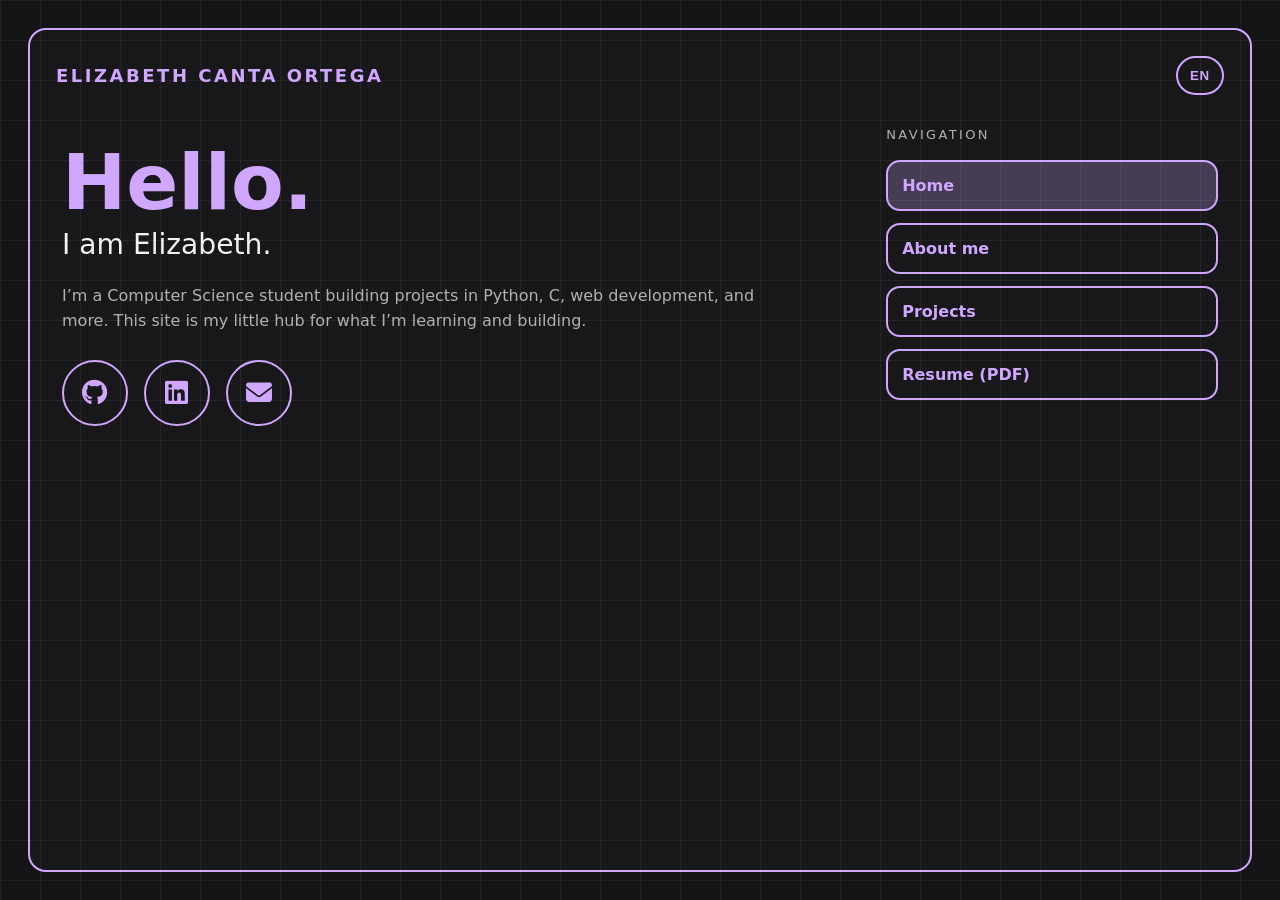
==== commit 8f17d519: "language to spanish updated in about" ====
--- a/index.html
+++ b/index.html
@@ -9,28 +9,28 @@
   <script defer src="js/app.js"></script>
 </head>
 <body>
-  <div class="shell">
-    <div class="frame">
-      <header class="topbar">
-        <div class="brand">ELIZABETH CANTA ORTEGA</div>
+<div class="shell">
+  <div class="frame">
+    <header class="topbar">
+      <div class="brand">ELIZABETH CANTA ORTEGA</div>
 
-        <div class="controls">
-          <button id="langToggle" class="lang-btn" aria-label="Toggle language">
-            <span id="langBtn">EN</span>
-          </button>
-        </div>
-      </header>
+      <div class="controls">
+        <button id="langToggle" class="lang-btn" aria-label="Toggle language">
+          <span id="langBtn">EN</span>
+        </button>
+      </div>
+    </header>
 
-      <main class="main">
-        <section class="hero">
-          <h1 class="hi" data-i18n="home_title">Hello.</h1>
-          <h2 class="subhi" data-i18n="home_intro">I am Elizabeth.</h2>
+    <main class="main">
+      <section class="hero">
+        <h1 class="hi" data-i18n="home_title">Hello.</h1>
+        <h2 class="subhi" data-i18n="home_intro">I am Elizabeth.</h2>
 
-          <p class="subtitle" data-i18n="home_blurb">
-            I’m a Computer Science student building projects in...
-          </p>
-          
-          <div class="socials" aria-label="Social links">
+        <p class="subtitle" data-i18n="home_blurb">
+          I’m a Computer Science student building projects in...
+        </p>
+
+        <div class="socials" aria-label="Social links">
           <a class="social-circle" href="https://github.com/elizabethcanta" target="_blank" rel="noreferrer">
             <i class="fa-brands fa-github"></i>
           </a>
@@ -42,22 +42,25 @@
           <a class="social-circle" href="mailto:ecanta290@gmail.com">
             <i class="fa-solid fa-envelope"></i>
           </a>
-          </div>
+        </div>
 
-        </section>
+        <p id="emailCopyStatus" class="copy-status" role="status" aria-live="polite"></p>
 
-        <aside class="navpanel">
-          <div class="nav-title" data-i18n="nav_label">Navigation</div>
+      </section>
 
-          <a class="navlink" href="about.html" data-i18n="nav_about">About me</a>
-          <a class="navlink" href="projects.html" data-i18n="nav_projects">Projects</a>
-          <a class="resume-btn" href="resume/english_resume.pdf" download data-i18n="nav_resume">
-            Resume (PDF)
-          </a>
+      <aside class="navpanel">
+        <div class="nav-title" data-i18n="nav_label">Navigation</div>
 
-        </aside>
-      </main>
-    </div>
+        <a class="navlink" href="index.html" data-i18n="nav_home">Home</a>
+        <a class="navlink" href="about.html" data-i18n="nav_about">About me</a>
+        <a class="navlink" href="projects.html" data-i18n="nav_projects">Projects</a>
+        <a class="resume-btn" href="resume/english_resume.pdf" download data-i18n="nav_resume">
+          Resume (PDF)
+        </a>
+
+      </aside>
+    </main>
   </div>
+</div>
 </body>
-</html>+</html>
